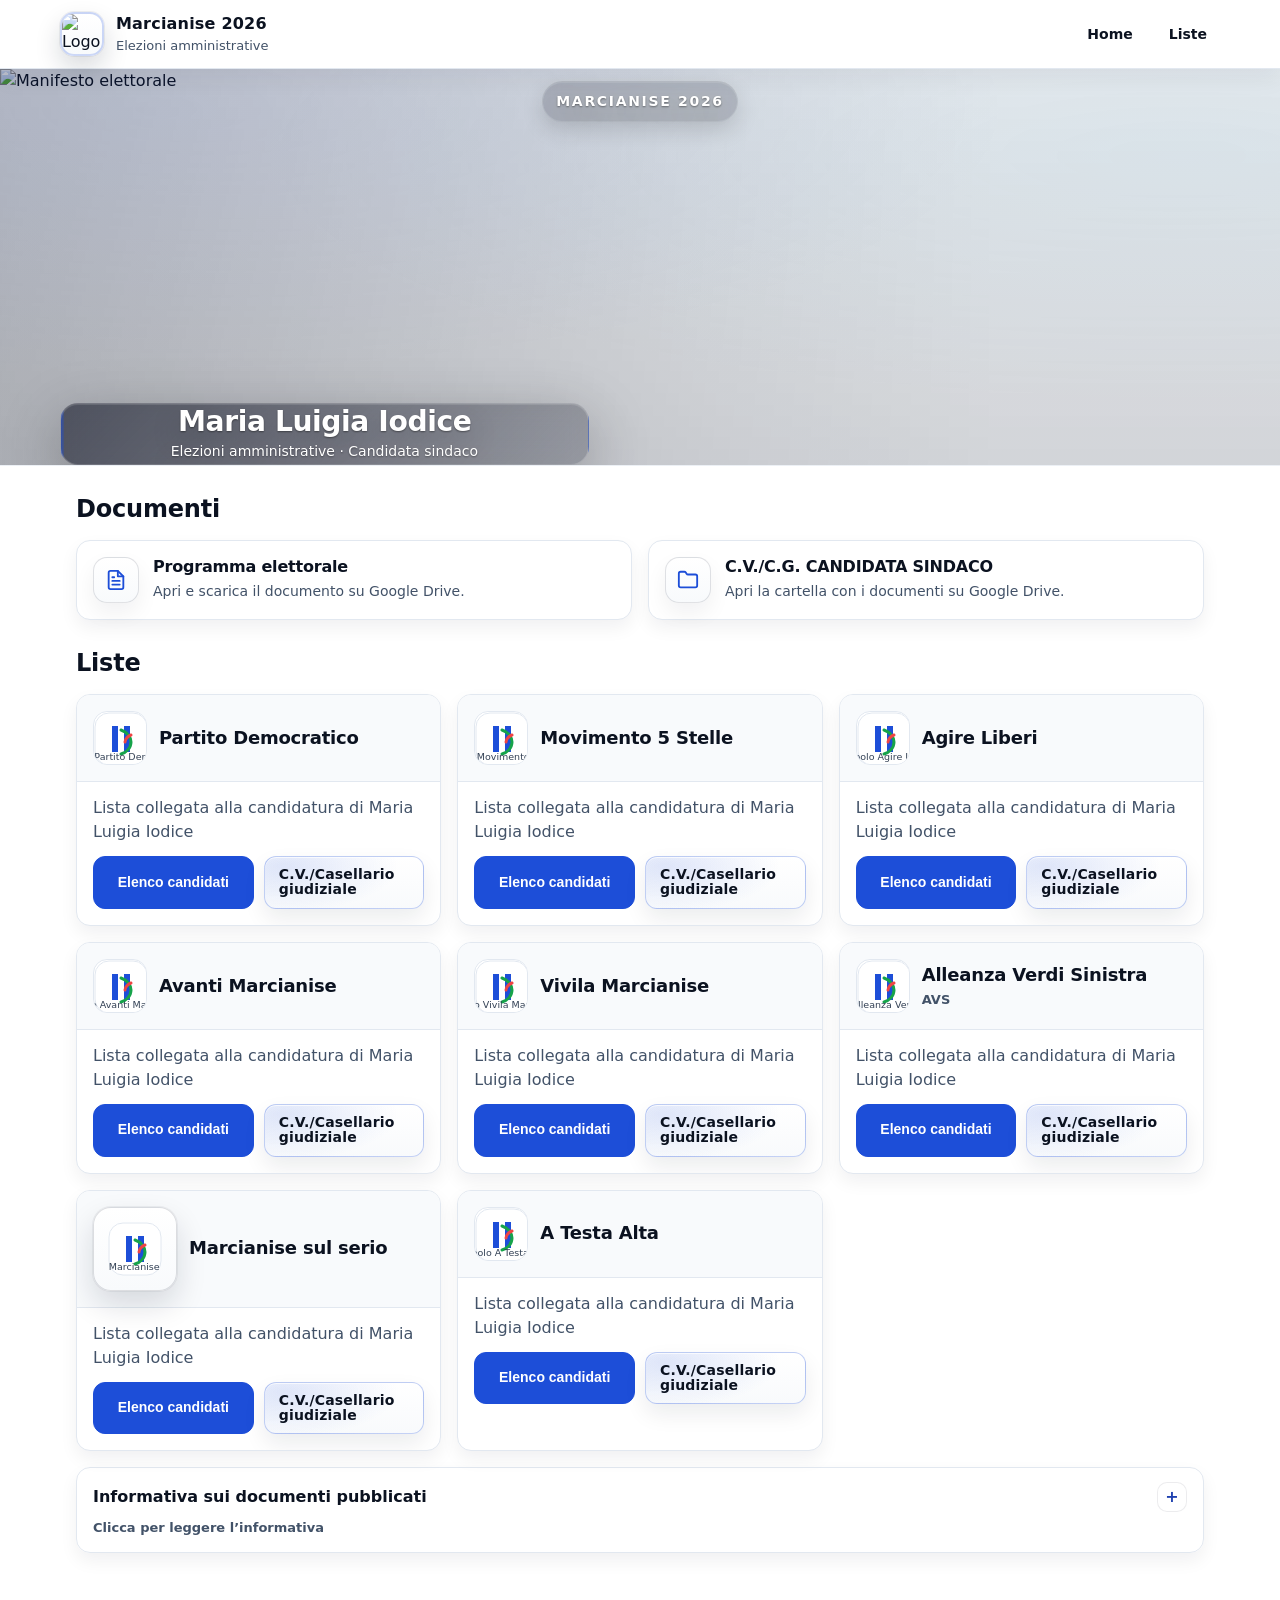
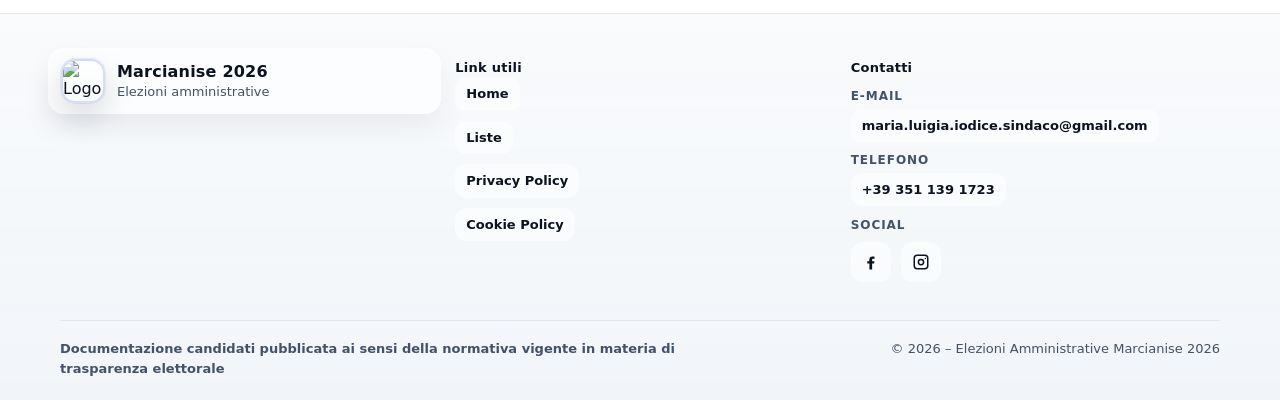
==== index.html @ e45377b0 "Aggiorna link CV liste, footer e privacy policy" ====
<!doctype html>
<html lang="it">
  <head>
    <meta charset="UTF-8" />
    <meta name="viewport" content="width=device-width, initial-scale=1.0" />
    <title>Elezioni Amministrative Marcianise 2026</title>
    <meta name="description" content="Pagina informativa: lista e documentazione candidati." />
    <meta name="referrer" content="no-referrer" />
    <meta
      http-equiv="Content-Security-Policy"
      content="default-src 'self'; img-src 'self' data:; style-src 'self' 'unsafe-inline'; script-src 'self' 'unsafe-inline'; base-uri 'self'; form-action 'none'; frame-ancestors 'none'; upgrade-insecure-requests"
    />
    <script>
      document.documentElement.classList.add("js")
    </script>
    <link rel="stylesheet" href="./style.css" />
    <link rel="preload" as="image" href="./1.webp" fetchpriority="high" media="(max-width: 640px) and (orientation: portrait)" />
    <link rel="preload" as="image" href="./1.1.webp" fetchpriority="high" media="(min-width: 641px)" />
    <script defer src="./nav.js"></script>
    <script defer src="./script.js"></script>
  </head>
  <body>
    <a class="skip-link" href="#contenuto">Vai al contenuto</a>

    <header class="site-header" role="banner">
      <div class="container header-inner">
        <a class="brand" href="#home" aria-label="Torna alla sezione Home">
          <img class="brand-logo" src="./2.webp" alt="Logo Marcianise 2026" width="44" height="44" decoding="async" />
          <div class="brand-text">
            <div class="brand-title" id="brandTitle">Marcianise 2026</div>
            <div class="brand-subtitle">Elezioni amministrative</div>
          </div>
        </a>

        <button class="nav-toggle" id="navToggle" type="button" aria-label="Apri menu" aria-expanded="false" aria-controls="topNav">
          <span class="nav-toggle-icon" aria-hidden="true">
            <span></span>
            <span></span>
            <span></span>
          </span>
        </button>

        <nav class="top-nav" id="topNav" aria-label="Navigazione">
          <ul class="nav-list" id="topNavList"></ul>
        </nav>
      </div>
    </header>

    <main id="contenuto" class="site-main" role="main">
      <section class="hero hero--image" id="home" aria-labelledby="hero-title">
        <div class="hero__media">
          <picture>
            <source media="(max-width: 640px) and (orientation: portrait)" srcset="./1.webp" />
            <source srcset="./1.1.webp" />
            <img class="hero__img" src="./1.1.webp" alt="Manifesto elettorale" decoding="async" fetchpriority="high" />
          </picture>
          <div class="hero__overlay" aria-hidden="true"></div>
        </div>
        <div class="container hero-inner">
          <div class="hero-kicker" id="hero-kicker">Marcianise 2026</div>
          <div class="hero-copy">
            <h1 class="h1" id="hero-title"><span id="candidateName">Maria Luigia Iodice</span></h1>
            <p class="lead">Elezioni amministrative · Candidata sindaco</p>
          </div>
        </div>
      </section>

      <section class="section" id="documenti" aria-labelledby="docs-title">
        <div class="container">
          <div class="section-head">
            <h2 class="h2" id="docs-title">Documenti</h2>
          </div>
          <div class="link-cards" role="list">
            <a
              class="link-card"
              role="listitem"
              href="https://drive.google.com/file/d/1CLjkA7nG2msX-XmsPfqEzsMZS0wLFmMv/view?usp=drive_link"
              target="_blank"
              rel="noopener noreferrer"
              referrerpolicy="no-referrer"
            >
              <span class="link-card__icon" aria-hidden="true">
                <svg xmlns="http://www.w3.org/2000/svg" viewBox="0 0 24 24" fill="none">
                  <path d="M14 2H6a2 2 0 0 0-2 2v16a2 2 0 0 0 2 2h12a2 2 0 0 0 2-2V8z" stroke="currentColor" stroke-width="2" stroke-linecap="round" stroke-linejoin="round" />
                  <path d="M14 2v6h6" stroke="currentColor" stroke-width="2" stroke-linecap="round" stroke-linejoin="round" />
                  <path d="M16 13H8" stroke="currentColor" stroke-width="2" stroke-linecap="round" stroke-linejoin="round" />
                  <path d="M16 17H8" stroke="currentColor" stroke-width="2" stroke-linecap="round" stroke-linejoin="round" />
                  <path d="M10 9H8" stroke="currentColor" stroke-width="2" stroke-linecap="round" stroke-linejoin="round" />
                </svg>
              </span>
              <span class="link-card__content">
                <span class="link-card__title">Programma elettorale</span>
                <span class="link-card__desc">Apri e scarica il documento su Google Drive.</span>
              </span>
            </a>

            <a
              class="link-card"
              role="listitem"
              href="https://drive.google.com/drive/folders/1SDZ8to_VnnMIXya0cA2jhHu7p2X1n3lp?usp=drive_link"
              target="_blank"
              rel="noopener noreferrer"
              referrerpolicy="no-referrer"
            >
              <span class="link-card__icon" aria-hidden="true">
                <svg xmlns="http://www.w3.org/2000/svg" viewBox="0 0 24 24" fill="none">
                  <path d="M20 20a2 2 0 0 0 2-2V8a2 2 0 0 0-2-2h-7.9a2 2 0 0 1-1.7-.9L9.6 3.9A2 2 0 0 0 7.9 3H4a2 2 0 0 0-2 2v13a2 2 0 0 0 2 2z" stroke="currentColor" stroke-width="2" stroke-linecap="round" stroke-linejoin="round" />
                </svg>
              </span>
              <span class="link-card__content">
                <span class="link-card__title">C.V./C.G. CANDIDATA SINDACO</span>
                <span class="link-card__desc">Apri la cartella con i documenti su Google Drive.</span>
              </span>
            </a>
          </div>
        </div>
      </section>

      <section class="section" id="liste" aria-labelledby="lists-title">
        <div class="container">
          <div class="section-head">
            <h2 class="h2" id="lists-title">Liste</h2>
          </div>

          <div id="listsRoot" class="lists-grid" aria-live="polite"></div>

          <details class="disclosure-card" id="informativa-documenti">
            <summary>Informativa sui documenti pubblicati</summary>
            <div class="disclosure-body">
              <p>
                I documenti e le informazioni pubblicati nel presente sito sono stati acquisiti direttamente dagli interessati, che ne hanno autorizzato la pubblicazione, oppure provengono da fonti pubbliche, pubblici registri, atti o documenti legittimamente accessibili.
              </p>

              <p>
                La pubblicazione avviene nel rispetto del Regolamento UE 2016/679 — GDPR — e del D.Lgs. 196/2003, come modificato dal D.Lgs. 101/2018, secondo i principi di liceità, correttezza, trasparenza, minimizzazione e pertinenza dei dati trattati.
              </p>

              <p>
                Eventuali richieste di rettifica, aggiornamento, limitazione, oscuramento o rimozione di dati e documenti possono essere inviate alla e-mail:
                <a href="mailto:maria.luigia.iodice.sindaco@gmail.com">maria.luigia.iodice.sindaco@gmail.com</a>
              </p>
            </div>
          </details>
        </div>
      </section>

      <section class="section legal-section" id="privacy-policy" aria-labelledby="privacy-title">
        <div class="container legal-content">
          <div class="section-head">
            <h2 class="h2" id="privacy-title">Privacy Policy</h2>
            <p class="muted">Informativa sul trattamento dei dati personali ai sensi del Regolamento (UE) 2016/679 (“GDPR”).</p>
          </div>

          <dl class="legal-dl">
            <dt>Titolare del trattamento</dt>
            <dd>
              Il Titolare del trattamento dei dati personali trattati attraverso il presente sito è Maria Luigia Iodice, con recapito in Via Roma 25,
              81025 Marcianise (CE).<br />
              Email di contatto: <a href="mailto:maria.luigia.iodice.sindaco@gmail.com">maria.luigia.iodice.sindaco@gmail.com</a><br />
              Dominio del sito: [INSERIRE DOMINIO DEL SITO]
            </dd>

            <dt>Finalità del trattamento</dt>
            <dd>
              Il presente sito è realizzato con finalità di informazione politica ed elettorale in relazione alla candidatura a sindaco di Maria Luigia
              Iodice per le elezioni amministrative del Comune di Marcianise 2026. Il sito può inoltre pubblicare documentazione relativa ai candidati
              collegati alle liste, inclusi curriculum vitae e certificati del casellario giudiziale, ai sensi della normativa vigente in materia di
              trasparenza elettorale.
            </dd>

            <dt>Base giuridica del trattamento</dt>
            <dd>
              Il trattamento dei dati personali pubblicati sul sito trova la propria base giuridica nell’adempimento di obblighi previsti dalla normativa
              vigente in materia di trasparenza elettorale e, per i dati tecnici di navigazione eventualmente raccolti, nel legittimo interesse al corretto
              funzionamento e alla sicurezza del sito.
            </dd>

            <dt>Categorie di dati trattati</dt>
            <dd>
              <ul class="legal-list">
                <li>Dati di navigazione strettamente tecnici</li>
                <li>Dati identificativi contenuti nei documenti pubblicati</li>
                <li>Dati presenti nei curriculum vitae e nei certificati del casellario giudiziale dei candidati, nei limiti consentiti dalla legge</li>
              </ul>
            </dd>

            <dt>Minimizzazione dei dati</dt>
            <dd>
              I documenti pubblicati online devono essere preventivamente verificati e privati dei dati eccedenti o non pertinenti rispetto alle finalità
              di trasparenza elettorale.
              <div class="notice notice--info" role="note">
                <p class="muted">A titolo esemplificativo, non devono comparire o devono essere oscurati dati quali codice fiscale, indirizzo di residenza, numero di telefono personale, indirizzo email personale, riferimenti a documenti di riconoscimento, firma autografa, stato civile ed eventuale foto.</p>
              </div>
            </dd>

            <dt>Modalità del trattamento</dt>
            <dd>
              Il trattamento è effettuato con strumenti informatici e telematici, secondo principi di liceità, correttezza, trasparenza, pertinenza e
              minimizzazione, adottando misure ragionevoli di sicurezza adeguate alla natura dei dati trattati.
            </dd>

            <dt>Comunicazione e diffusione dei dati</dt>
            <dd>
              I dati pubblicati sul sito possono essere resi accessibili al pubblico esclusivamente nei limiti previsti dalla normativa in materia di
              trasparenza elettorale. I documenti pubblicati possono inoltre essere trasmessi al Comune di Marcianise nei termini e con le modalità
              previste dagli avvisi ufficiali.
            </dd>

            <dt>Periodo di conservazione</dt>
            <dd>
              I dati personali sono conservati online per il tempo strettamente necessario al perseguimento delle finalità informative ed agli adempimenti
              previsti dalla normativa elettorale applicabile, salvo eventuali ulteriori obblighi di legge o esigenze di tutela giuridica.
            </dd>

            <dt>Diritti degli interessati</dt>
            <dd>
              Gli interessati possono esercitare, nei casi previsti dagli articoli 15 e seguenti del GDPR, il diritto di accesso, rettifica, cancellazione,
              limitazione del trattamento, opposizione e gli altri diritti riconosciuti dalla normativa applicabile. Le richieste possono essere inviate al
              Titolare del trattamento ai recapiti sopra indicati.
            </dd>

            <dt>Diritto di reclamo</dt>
            <dd>Resta fermo il diritto di proporre reclamo al Garante per la protezione dei dati personali secondo le modalità previste dalla normativa vigente.</dd>

            <dt>Aggiornamenti</dt>
            <dd>
              La presente informativa può essere aggiornata in qualsiasi momento, anche in relazione a modifiche normative, tecniche o organizzative del
              sito. Data ultimo aggiornamento: [INSERIRE DATA]
            </dd>
          </dl>
        </div>
      </section>

      <section class="section legal-section" id="cookie-policy" aria-labelledby="cookie-title">
        <div class="container legal-content">
          <div class="section-head">
            <h2 class="h2" id="cookie-title">Cookie Policy</h2>
            <p class="muted">Informazioni sull’uso di cookie e tecnologie simili.</p>
          </div>

          <div class="notice notice--info" role="note">
            <p class="muted">
              Questo sito non utilizza cookie di profilazione né strumenti di tracciamento di terze parti. Se presenti, vengono utilizzati esclusivamente
              cookie tecnici strettamente necessari al corretto funzionamento del sito.
            </p>
          </div>

          <dl class="legal-dl">
            <dt>Cosa sono i cookie</dt>
            <dd>Piccoli file di testo che i siti web possono salvare sul dispositivo dell’utente per migliorare funzionalità e sicurezza.</dd>

            <dt>Cookie utilizzati</dt>
            <dd>
              <ul class="legal-list">
                <li>Cookie tecnici: necessari per la navigazione e per alcune funzionalità di base (se presenti)</li>
                <li>Cookie di profilazione: non utilizzati</li>
                <li>Cookie di terze parti: non utilizzati</li>
              </ul>
            </dd>

            <dt>Banner consenso</dt>
            <dd>
              Non è previsto un banner di consenso, poiché non sono impiegati cookie non tecnici. Qualora in futuro venissero introdotti strumenti di
              terze parti che richiedono consenso, il sito dovrà essere aggiornato con una gestione del consenso conforme.
            </dd>

            <dt>Gestione cookie dal browser</dt>
            <dd>È possibile gestire o disabilitare i cookie dalle impostazioni del proprio browser; la disabilitazione potrebbe influire su funzionalità tecniche.</dd>
          </dl>
        </div>
      </section>
    </main>

    <footer class="site-footer" role="contentinfo">
      <div class="container footer-inner">
        <div class="footer-top">
          <section class="footer-brand" aria-label="Progetto">
            <a class="footer-brand-link" href="#home">
              <img class="footer-logo" src="./2.webp" alt="Logo Marcianise 2026" width="44" height="44" decoding="async" />
              <span class="footer-brand-text">
                <span class="footer-brand-title">Marcianise 2026</span>
                <span class="footer-brand-subtitle">Elezioni amministrative</span>
              </span>
            </a>
          </section>

          <nav class="footer-block footer-nav" aria-label="Link utili">
            <h2 class="footer-title">Link utili</h2>
            <ul class="footer-links">
              <li><a href="#home">Home</a></li>
              <li><a href="#liste">Liste</a></li>
              <li><a href="#privacy-policy">Privacy Policy</a></li>
              <li><a href="#cookie-policy">Cookie Policy</a></li>
            </ul>
          </nav>

          <section class="footer-block" aria-label="Contatti">
            <h2 class="footer-title">Contatti</h2>
            <ul class="footer-contact-list">
              <li>
                <span class="footer-label">E-mail</span>
                <a href="mailto:maria.luigia.iodice.sindaco@gmail.com">maria.luigia.iodice.sindaco@gmail.com</a>
              </li>
              <li>
                <span class="footer-label">Telefono</span>
                <a href="tel:+393511391723">+39 351 139 1723</a>
              </li>
            </ul>

            <div class="footer-social-block" aria-label="Social">
              <span class="footer-label">Social</span>
              <div class="footer-social" role="list">
                <a
                  class="social-link"
                  href="https://www.facebook.com/marialuigiaiodiceconsigliereregionale"
                  target="_blank"
                  rel="noopener noreferrer"
                  aria-label="Facebook"
                  role="listitem"
                >
                  <svg xmlns="http://www.w3.org/2000/svg" viewBox="0 0 24 24" fill="currentColor" aria-hidden="true">
                    <path d="M13.5 22v-8h2.7l.4-3h-3.1V9.1c0-.9.2-1.5 1.6-1.5h1.6V4.9c-.8-.1-1.7-.2-2.6-.2-2.6 0-4.4 1.6-4.4 4.5V11H7v3h2.9v8h3.6z" />
                  </svg>
                </a>
                <a
                  class="social-link"
                  href="https://www.instagram.com/marialuigiaiodice/"
                  target="_blank"
                  rel="noopener noreferrer"
                  aria-label="Instagram"
                  role="listitem"
                >
                  <svg xmlns="http://www.w3.org/2000/svg" viewBox="0 0 24 24" fill="currentColor" aria-hidden="true">
                    <path d="M7 2h10a5 5 0 0 1 5 5v10a5 5 0 0 1-5 5H7a5 5 0 0 1-5-5V7a5 5 0 0 1 5-5zm10 2H7a3 3 0 0 0-3 3v10a3 3 0 0 0 3 3h10a3 3 0 0 0 3-3V7a3 3 0 0 0-3-3zm-5 3.5A4.5 4.5 0 1 1 7.5 12 4.5 4.5 0 0 1 12 7.5zm0 2A2.5 2.5 0 1 0 14.5 12 2.5 2.5 0 0 0 12 9.5zM17.75 6.25a1 1 0 1 1-1 1 1 1 0 0 1 1-1z" />
                  </svg>
                </a>
              </div>
            </div>
          </section>
        </div>

        <div class="footer-bottom" aria-label="Note">
          <p class="footer-text">Documentazione candidati pubblicata ai sensi della normativa vigente in materia di trasparenza elettorale</p>
          <p class="footer-mini" id="footerYear"></p>
        </div>
      </div>
    </footer>

  </body>
</html>
---- style.css ----
:root {
  --bg: #ffffff;
  --surface: #f8fafc;
  --surface-2: #f1f5f9;
  --text: #0b1220;
  --muted: #425268;
  --border: #e2e8f0;
  --primary: #1d4ed8;
  --primary-700: #1e40af;
  --ring: rgba(29, 78, 216, 0.34);
  --radius: 14px;
  --radius-sm: 12px;
  --space-1: 4px;
  --space-2: 8px;
  --space-3: 12px;
  --space-4: 16px;
  --space-5: 20px;
  --space-6: 24px;
  --shadow-sm: 0 8px 18px rgba(15, 23, 42, 0.06);
  --shadow-md: 0 14px 34px rgba(15, 23, 42, 0.08);
  --logo-size: 44px;
  --container-max: 1160px;
}

* {
  box-sizing: border-box;
}

html,
body {
  height: 100%;
}

html {
  -webkit-text-size-adjust: 100%;
}

body {
  margin: 0;
  color: var(--text);
  background: var(--bg);
  font-family:
    ui-sans-serif,
    system-ui,
    -apple-system,
    Segoe UI,
    Roboto,
    Helvetica,
    Arial,
    "Apple Color Emoji",
    "Segoe UI Emoji";
  line-height: 1.5;
  font-size: 16px;
  -webkit-font-smoothing: antialiased;
  text-rendering: optimizeLegibility;
}

.lead-strong {
  font-weight: 800;
}

a {
  color: var(--primary);
  text-decoration: none;
  text-underline-offset: 2px;
}

a:hover {
  text-decoration: underline;
}

.container {
  width: 100%;
  max-width: var(--container-max);
  padding-left: max(16px, env(safe-area-inset-left));
  padding-right: max(16px, env(safe-area-inset-right));
  margin: 0 auto;
}

img {
  max-width: 100%;
  height: auto;
}

.skip-link {
  position: absolute;
  top: 12px;
  left: 12px;
  padding: 10px 12px;
  background: var(--text);
  color: white;
  border-radius: 10px;
  transform: translateY(-140%);
  transition: transform 160ms ease;
  z-index: 999;
}

.skip-link:focus {
  transform: translateY(0);
}

.site-header {
  position: sticky;
  top: 0;
  z-index: 50;
  background: rgba(255, 255, 255, 0.96);
  border-bottom: 1px solid var(--border);
  box-shadow: 0 10px 22px rgba(15, 23, 42, 0.05);
}

@supports ((-webkit-backdrop-filter: blur(10px)) or (backdrop-filter: blur(10px))) {
  .site-header {
    -webkit-backdrop-filter: blur(10px);
    backdrop-filter: blur(10px);
  }
}

.header-inner {
  display: flex;
  align-items: center;
  justify-content: space-between;
  gap: 16px;
  padding: 12px 0;
  position: relative;
}

.brand {
  display: flex;
  align-items: center;
  gap: 12px;
  min-width: 0;
  color: inherit;
  padding: 6px 10px;
  margin: -6px -10px;
  border-radius: 14px;
}

.brand:hover {
  text-decoration: none;
  background: rgba(248, 250, 252, 0.9);
}

.brand:focus-visible {
  outline: 0;
  box-shadow: 0 0 0 4px var(--ring);
  border-radius: 12px;
}

.brand-mark {
  width: 38px;
  height: 38px;
  border-radius: 12px;
  background: linear-gradient(135deg, #0f172a, #334155);
  box-shadow: 0 10px 20px rgba(15, 23, 42, 0.12);
}

.brand-logo {
  width: var(--logo-size);
  height: var(--logo-size);
  border-radius: 14px;
  border: 2px solid rgba(29, 78, 216, 0.22);
  background: linear-gradient(180deg, #ffffff, var(--surface));
  object-fit: cover;
  box-shadow:
    0 12px 26px rgba(15, 23, 42, 0.16),
    0 0 0 1px rgba(15, 23, 42, 0.06);
}

.nav-toggle {
  display: none;
  align-items: center;
  justify-content: center;
  min-height: 44px;
  min-width: 44px;
  padding: 0 10px;
  border-radius: 12px;
  border: 1px solid rgba(15, 23, 42, 0.14);
  background: rgba(255, 255, 255, 0.85);
  color: var(--text);
  cursor: pointer;
  -webkit-tap-highlight-color: transparent;
}

.nav-toggle:hover {
  background: var(--surface);
}

.nav-toggle:focus-visible {
  outline: 0;
  box-shadow: 0 0 0 4px var(--ring);
  border-color: var(--primary);
}

.nav-toggle-icon {
  width: 18px;
  height: 14px;
  display: grid;
  gap: 3px;
}

.nav-toggle-icon span {
  display: block;
  height: 2px;
  border-radius: 999px;
  background: currentColor;
  opacity: 0.9;
}

.top-nav {
  min-width: 0;
}

.nav-list {
  list-style: none;
  padding: 0;
  margin: 0;
  display: flex;
  flex-wrap: wrap;
  gap: 10px;
  justify-content: flex-end;
}

.nav-list a {
  display: inline-flex;
  align-items: center;
  min-height: 44px;
  padding: 10px 12px;
  border-radius: 12px;
  color: var(--text);
  font-weight: 700;
  font-size: 14px;
  border: 1px solid transparent;
  -webkit-tap-highlight-color: transparent;
}

.nav-list a:hover {
  text-decoration: none;
  background: var(--surface);
  border-color: rgba(15, 23, 42, 0.08);
}

.nav-list a:focus-visible {
  outline: 0;
  box-shadow: 0 0 0 4px var(--ring);
  border-color: var(--primary);
}

:where(section[id], article[id]) {
  scroll-margin-top: clamp(72px, 10vh, 92px);
}

.brand-title {
  font-weight: 700;
  letter-spacing: 0.2px;
}

.brand-subtitle {
  color: var(--muted);
  font-size: 13px;
}


.site-main {
  padding-bottom: 32px;
}

.hero {
  background: linear-gradient(180deg, var(--surface), var(--bg));
  border-bottom: 1px solid var(--border);
}

.hero.hero--image {
  --hero-img-pos: 70% 52%;
  --hero-img-fit: cover;
  --hero-overlay-opacity: 0.62;
  position: relative;
  overflow: hidden;
  isolation: isolate;
  background: linear-gradient(180deg, var(--surface), var(--bg));
  border-bottom-color: rgba(226, 232, 240, 0.5);
}

.hero__media {
  position: absolute;
  inset: 0;
  z-index: 0;
  overflow: hidden;
  background: #f3f5f7;
}

.hero__img {
  position: absolute;
  inset: 0;
  inline-size: 100%;
  block-size: 100%;
  object-fit: var(--hero-img-fit);
  object-position: var(--hero-img-pos);
  max-inline-size: none;
}

.hero__overlay {
  position: absolute;
  inset: 0;
  z-index: 1;
  pointer-events: none;
  opacity: var(--hero-overlay-opacity);
  background-image:
    radial-gradient(120% 120% at 12% 10%, rgba(29, 78, 216, 0.12) 0%, rgba(2, 6, 23, 0) 56%),
    radial-gradient(140% 120% at 92% 22%, rgba(14, 165, 233, 0.08) 0%, rgba(2, 6, 23, 0) 52%),
    linear-gradient(90deg, rgba(2, 6, 23, 0.34) 0%, rgba(2, 6, 23, 0.18) 34%, rgba(2, 6, 23, 0.07) 56%, rgba(2, 6, 23, 0) 78%),
    linear-gradient(180deg, rgba(2, 6, 23, 0.08) 0%, rgba(2, 6, 23, 0.22) 100%);
}

.hero.hero--image .hero-kicker,
.hero.hero--image .h1,
.hero.hero--image .lead,
.hero.hero--image .lead-strong {
  color: #ffffff;
  text-shadow:
    0 1px 2px rgba(0, 0, 0, 0.42),
    0 10px 28px rgba(0, 0, 0, 0.26);
}

.hero.hero--image .lead {
  opacity: 0.94;
}

.hero.hero--image .h1 {
  letter-spacing: -0.8px;
  font-weight: 780;
  font-size: clamp(24px, 3vw, 36px);
  line-height: 1.08;
  margin: 0 0 3px;
  opacity: 0.96;
}

.hero.hero--image .lead {
  max-width: 56ch;
  font-size: clamp(16px, 1.35vw, 18px);
  line-height: 1.22;
}

.hero.hero--image .hero-kicker {
  display: inline-flex;
  align-items: center;
  justify-content: center;
  padding: 9px 13px;
  margin-top: -6px;
  border-radius: 999px;
  background: rgba(2, 6, 23, 0.18);
  border: 1px solid rgba(255, 255, 255, 0.14);
  box-shadow:
    0 8px 22px rgba(0, 0, 0, 0.14),
    inset 0 1px 0 rgba(255, 255, 255, 0.12);
  -webkit-backdrop-filter: blur(8px) saturate(1.08);
  backdrop-filter: blur(8px) saturate(1.08);
  font-weight: 740;
  letter-spacing: 0.12em;
  text-transform: uppercase;
  font-size: clamp(12px, 1.15vw, 14px);
  align-self: center;
  opacity: 0.9;
}

.js .hero.hero--image .hero-kicker,
.js .hero.hero--image .h1,
.js .hero.hero--image .lead {
  opacity: 0;
  filter: blur(8px);
}

.js .hero.hero--image .h1 {
  transition:
    opacity 760ms cubic-bezier(0.22, 1, 0.36, 1),
    filter 980ms cubic-bezier(0.22, 1, 0.36, 1);
  transition-delay: 60ms;
}

.js .hero.hero--image .lead {
  transition:
    opacity 760ms cubic-bezier(0.22, 1, 0.36, 1),
    filter 980ms cubic-bezier(0.22, 1, 0.36, 1);
  transition-delay: 120ms;
}

.js .hero.hero--image .hero-kicker {
  transition:
    opacity 760ms cubic-bezier(0.22, 1, 0.36, 1),
    filter 980ms cubic-bezier(0.22, 1, 0.36, 1);
  transition-delay: 0ms;
}

.js.is-ready .hero.hero--image .hero-kicker,
.js.is-ready .hero.hero--image .h1,
.js.is-ready .hero.hero--image .lead {
  opacity: 1;
  filter: blur(0);
}

@media (min-width: 1024px) {
  .hero.hero--image {
    --hero-img-pos: center;
    --hero-img-fit: contain;
  }

  .hero.hero--image .hero-inner {
    min-height: clamp(220px, 34vh, 420px);
    justify-content: flex-end;
    align-items: center;
    padding-top: 18px;
    padding-bottom: 18px;
  }

  .hero.hero--image .hero-copy {
    padding: 10px 14px;
    position: static;
    left: auto;
    bottom: auto;
    margin: 0 auto;
    text-align: center;
  }

  .hero.hero--image .h1 {
    font-size: clamp(22px, 2.2vw, 30px);
    line-height: 1.02;
    margin: 0;
    letter-spacing: -0.4px;
  }

  .hero.hero--image .lead {
    font-size: 14px;
    margin-top: 6px;
  }
}

@media (max-width: 1024px) and (min-width: 641px) and (orientation: portrait) {
  .hero.hero--image {
    --hero-img-pos: 70% 44%;
    --hero-img-fit: cover;
    --hero-overlay-opacity: 0.6;
  }
}

@media (max-width: 1024px) and (min-width: 641px) and (orientation: landscape) {
  .hero.hero--image {
    --hero-img-pos: 68% 46%;
    --hero-img-fit: cover;
    --hero-overlay-opacity: 0.58;
  }
}

@media (max-height: 460px) and (orientation: landscape) {
  .hero.hero--image {
    --hero-img-pos: 66% 50%;
    --hero-img-fit: cover;
    --hero-overlay-opacity: 0.56;
  }

  .hero.hero--image .hero-inner {
    min-height: clamp(180px, 70vh, 300px);
    padding-top: 10px;
    padding-bottom: 10px;
  }
}

.hero-inner {
  display: grid;
  grid-template-columns: 1fr;
  gap: 20px;
  padding: 32px 0;
}

.hero.hero--image .hero-inner {
  min-height: clamp(280px, 44vh, 560px);
  padding-top: clamp(6px, 2.2vh, 18px);
  padding-bottom: clamp(6px, 2.8vh, 20px);
  display: flex;
  flex-direction: column;
  justify-content: space-between;
  gap: 16px;
  position: relative;
  z-index: 2;
  align-items: stretch;
}

.hero-copy {
  padding: 10px 0;
}

.hero.hero--image .hero-copy {
  width: min(52ch, 100%);
  padding: 4px 14px;
  border-radius: 18px;
  background-image:
    linear-gradient(90deg, rgba(29, 78, 216, 0.62) 0, rgba(29, 78, 216, 0.2) 3px, rgba(2, 6, 23, 0) 3px),
    linear-gradient(135deg, rgba(2, 6, 23, 0.56) 0%, rgba(2, 6, 23, 0.24) 100%);
  border: 1px solid rgba(255, 255, 255, 0.18);
  box-shadow:
    0 18px 60px rgba(0, 0, 0, 0.28),
    inset 0 1px 0 rgba(255, 255, 255, 0.12);
  -webkit-backdrop-filter: blur(10px) saturate(1.1);
  backdrop-filter: blur(10px) saturate(1.1);
  position: absolute;
  left: 0;
  bottom: 0;
}

@media (max-width: 640px) {
  .hero.hero--image {
    --hero-img-pos: 72% 40%;
    --hero-img-fit: cover;
    --hero-overlay-opacity: 0.56;
  }

  .hero.hero--image .hero-inner {
    min-height: clamp(200px, 38vh, 380px);
    padding-top: clamp(6px, 2.4vh, 16px);
    padding-bottom: clamp(6px, 2.4vh, 16px);
    align-items: center;
  }

  .hero.hero--image .hero-kicker {
    align-self: center;
    margin-top: -10px;
  }

  .hero.hero--image .hero-copy {
    position: static;
    width: 100%;
    max-width: 52ch;
    text-align: center;
    margin: 0 auto;
    padding: 4px 12px;
    background-image:
      linear-gradient(90deg, rgba(29, 78, 216, 0.34) 0, rgba(29, 78, 216, 0.12) 3px, rgba(2, 6, 23, 0) 3px),
      linear-gradient(135deg, rgba(2, 6, 23, 0.44) 0%, rgba(2, 6, 23, 0.18) 100%);
    box-shadow:
      0 14px 44px rgba(0, 0, 0, 0.22),
      inset 0 1px 0 rgba(255, 255, 255, 0.12);
  }

  .hero.hero--image .h1 {
    margin-bottom: 2px;
  }
}

@media (max-width: 640px) and (orientation: portrait) {
  .hero.hero--image {
    --hero-img-pos: center;
  }

  .hero.hero--image .hero-inner {
    min-height: clamp(220px, 46vh, 420px);
    padding-top: max(6px, env(safe-area-inset-top));
    padding-bottom: 0;
  }

  .hero.hero--image .hero-copy {
    margin-top: auto;
    margin-bottom: 0;
    transform: translateY(6px);
  }

  .hero.hero--image .hero-kicker {
    margin-top: 0;
    padding: 6px 9px;
    letter-spacing: 0.1em;
    font-size: clamp(9px, 2.6vw, 10px);
  }

  .hero.hero--image .h1 {
    font-size: clamp(15px, 4.6vw, 19px);
    line-height: 0.98;
    font-weight: 720;
    letter-spacing: -0.2px;
    margin: 0;
  }

  .hero.hero--image .lead {
    font-size: 11px;
    margin-top: 2px;
  }
}

@media (max-width: 480px) {
  .hero.hero--image {
    --hero-img-pos: center;
    --hero-img-fit: contain;
    --hero-overlay-opacity: 0.52;
  }

  .hero.hero--image .hero-inner {
    min-height: clamp(220px, 48vh, 420px);
  }

  .hero.hero--image .hero-copy {
    padding: 4px 12px;
    background-image:
      linear-gradient(90deg, rgba(29, 78, 216, 0.32) 0, rgba(29, 78, 216, 0.1) 3px, rgba(2, 6, 23, 0) 3px),
      linear-gradient(135deg, rgba(2, 6, 23, 0.38) 0%, rgba(2, 6, 23, 0.14) 100%);
    box-shadow:
      0 12px 40px rgba(0, 0, 0, 0.2),
      inset 0 1px 0 rgba(255, 255, 255, 0.12);
    -webkit-backdrop-filter: blur(9px) saturate(1.08);
    backdrop-filter: blur(9px) saturate(1.08);
  }

  .hero.hero--image .lead {
    line-height: 1.18;
  }

  .btn.btn-doc {
    font-size: 13px;
    padding: 10px 10px;
  }
}

@media (max-width: 480px) and (orientation: portrait) {
  .hero.hero--image {
    --hero-img-pos: center;
    --hero-img-fit: contain;
    --hero-overlay-opacity: 0.5;
  }

  .hero.hero--image .hero-inner {
    min-height: clamp(240px, 50vh, 440px);
    padding-bottom: 0;
  }

  .hero.hero--image .hero-copy {
    margin-bottom: 0;
    transform: translateY(6px);
  }

  .hero.hero--image .h1 {
    font-size: clamp(14px, 5vw, 18px);
  }

  .hero.hero--image .lead {
    font-size: 11px;
  }
}

.eyebrow {
  margin: 0 0 10px;
  color: var(--muted);
  font-weight: 600;
  letter-spacing: 0.3px;
  text-transform: uppercase;
  font-size: 13px;
}

.h1 {
  margin: 0 0 12px;
  font-size: clamp(28px, 4.2vw, 38px);
  line-height: 1.15;
  letter-spacing: -0.4px;
  text-wrap: balance;
}

.h2 {
  margin: 0;
  font-size: clamp(20px, 2.6vw, 24px);
  line-height: 1.25;
  letter-spacing: -0.2px;
  text-wrap: balance;
}

.h3 {
  margin: 0;
  font-size: 18px;
  line-height: 1.25;
  letter-spacing: -0.2px;
  text-wrap: balance;
}

.lead {
  margin: 0;
  color: var(--muted);
  max-width: 62ch;
}


.section {
  padding: 28px 0 0;
}

.section-head {
  display: grid;
  gap: 8px;
  margin-bottom: 16px;
}

.muted {
  margin: 0;
  color: var(--muted);
}

.legal-content {
  max-width: 78ch;
}

.js .legal-section {
  display: none;
}

.js .legal-section.is-open {
  display: block;
}

.legal-dl {
  margin: 0;
  padding: 0;
  display: grid;
  gap: 14px;
}

.legal-dl dt {
  font-weight: 800;
  color: var(--text);
}

.legal-dl dd {
  margin: 0;
  color: var(--text);
}

.legal-list {
  margin: 8px 0 0;
  padding: 0 0 0 18px;
  display: grid;
  gap: 6px;
  color: var(--text);
}

.notice {
  border: 1px solid var(--border);
  border-radius: 14px;
  background: var(--surface);
  padding: 12px 12px;
  margin: 0 0 16px;
}

.notice--info {
  background: rgba(29, 78, 216, 0.04);
  border-color: rgba(29, 78, 216, 0.18);
}

.lists-grid {
  display: grid;
  grid-template-columns: repeat(auto-fit, minmax(280px, 1fr));
  gap: 16px;
}

.link-cards {
  display: grid;
  grid-template-columns: repeat(2, minmax(0, 1fr));
  gap: 16px;
}

@media (max-width: 640px) {
  .link-cards {
    grid-template-columns: minmax(0, 1fr);
  }
}

.link-card {
  display: flex;
  gap: 14px;
  align-items: flex-start;
  padding: 16px;
  border-radius: var(--radius);
  border: 1px solid var(--border);
  background: white;
  box-shadow: var(--shadow-sm);
  color: inherit;
  text-decoration: none;
  transition:
    transform 120ms ease,
    background 160ms ease,
    border-color 160ms ease,
    box-shadow 160ms ease;
  -webkit-tap-highlight-color: transparent;
}

.link-card:hover {
  text-decoration: none;
  transform: translateY(-1px);
  border-color: rgba(29, 78, 216, 0.24);
  background: linear-gradient(180deg, #ffffff, rgba(29, 78, 216, 0.03));
  box-shadow: var(--shadow-md);
}

.link-card:active {
  transform: translateY(0);
  box-shadow: var(--shadow-sm);
}

.link-card:focus-visible {
  outline: 0;
  border-color: var(--primary);
  box-shadow:
    0 0 0 4px var(--ring),
    var(--shadow-md);
}

.link-card__icon {
  width: 46px;
  height: 46px;
  border-radius: 14px;
  display: grid;
  place-items: center;
  flex: 0 0 auto;
  border: 1px solid rgba(15, 23, 42, 0.12);
  background: linear-gradient(180deg, #ffffff, var(--surface));
  box-shadow: 0 10px 22px rgba(15, 23, 42, 0.06);
  color: var(--primary);
}

.link-card__icon svg {
  width: 22px;
  height: 22px;
}

.link-card__content {
  display: grid;
  gap: 4px;
  min-width: 0;
}

.link-card__title {
  font-weight: 800;
  line-height: 1.25;
  letter-spacing: -0.2px;
  text-wrap: balance;
}

.link-card__desc {
  color: var(--muted);
  font-size: 14px;
  line-height: 1.45;
}

.list-panel {
  display: none;
  gap: 10px;
  margin-top: 8px;
}

.list-panel.is-open {
  display: grid;
}

.summary-card {
  border-radius: var(--radius);
  border: 1px solid var(--border);
  background: white;
  box-shadow: var(--shadow-sm);
  overflow: hidden;
  display: flex;
  flex-direction: column;
}

.summary-head {
  display: flex;
  gap: 12px;
  align-items: center;
  padding: 16px;
  background: var(--surface);
  border-bottom: 1px solid var(--border);
}

.list-symbol {
  width: 54px;
  height: 54px;
  border-radius: 14px;
  background: white;
  border: 1px solid var(--border);
  display: grid;
  place-items: center;
  overflow: hidden;
}

.list-symbol.logo--featured {
  width: 84px;
  height: 84px;
  padding: 10px;
  border-radius: 18px;
  border: 1px solid rgba(15, 23, 42, 0.14);
  background: linear-gradient(180deg, #ffffff, var(--surface));
  box-shadow:
    0 14px 30px rgba(15, 23, 42, 0.14),
    0 0 0 1px rgba(15, 23, 42, 0.05);
}

.list-symbol-img {
  width: 100%;
  height: 100%;
  object-fit: contain;
  display: block;
}

.list-symbol.logo--featured .list-symbol-img {
  filter: contrast(1.08) saturate(1.04);
}

@media (max-width: 640px) {
  .list-symbol.logo--featured {
    width: 72px;
    height: 72px;
    padding: 9px;
  }
}

.list-title {
  display: grid;
  gap: 6px;
  min-width: 0;
  overflow-wrap: anywhere;
}



.political-label {
  color: var(--muted);
  font-weight: 700;
  font-size: 13px;
  line-height: 1.2;
}

.list-name {
  font-weight: 800;
  font-size: 16px;
  line-height: 1.25;
}

.slug-badge {
  display: inline-flex;
  align-items: center;
  padding: 3px 8px;
  border-radius: 999px;
  background: rgba(15, 23, 42, 0.06);
  border: 1px solid rgba(15, 23, 42, 0.08);
  color: rgba(15, 23, 42, 0.82);
  font-weight: 700;
  font-size: 12px;
  letter-spacing: 0.2px;
}

.summary-body {
  padding: 14px 16px 16px;
  display: grid;
  gap: 12px;
}

.summary-meta {
  display: grid;
  gap: 6px;
  font-size: 14px;
}

.summary-meta a {
  font-weight: 700;
}

.card-actions {
  display: grid;
  gap: 10px;
}

.primary-actions {
  display: grid;
  grid-template-columns: repeat(2, minmax(0, 1fr));
  gap: 10px;
}

.primary-actions .btn {
  width: 100%;
}

.btn-row {
  display: flex;
  flex-wrap: wrap;
  gap: 8px;
}

.btn {
  display: inline-flex;
  align-items: center;
  justify-content: center;
  min-height: 44px;
  padding: 10px 14px;
  border-radius: 12px;
  border: 1px solid var(--border);
  background: white;
  color: var(--text);
  font-weight: 700;
  font-size: 14px;
  line-height: 1.1;
  cursor: pointer;
  transition:
    transform 80ms ease,
    background 160ms ease,
    border-color 160ms ease,
    box-shadow 160ms ease;
  -webkit-tap-highlight-color: transparent;
  touch-action: manipulation;
}

.btn:hover {
  background: var(--surface);
  text-decoration: none;
}

.btn:active {
  transform: translateY(1px);
}

.btn:focus-visible {
  outline: 0;
  box-shadow: 0 0 0 4px var(--ring);
  border-color: var(--primary);
}

.btn-primary {
  background: var(--primary);
  border-color: var(--primary);
  color: white;
}

.btn-primary:hover {
  background: var(--primary-700);
  border-color: var(--primary-700);
}

.btn-ghost {
  background: transparent;
}

.btn-outline {
  border-color: rgba(29, 78, 216, 0.3);
}

.btn-outline:hover {
  border-color: rgba(29, 78, 216, 0.5);
}

.btn-doc {
  background:
    radial-gradient(120% 150% at 12% 18%, rgba(29, 78, 216, 0.14) 0%, rgba(255, 255, 255, 0) 60%),
    linear-gradient(180deg, rgba(255, 255, 255, 0.96) 0%, rgba(248, 250, 252, 0.96) 100%);
  border-color: rgba(29, 78, 216, 0.26);
  box-shadow:
    0 10px 22px rgba(15, 23, 42, 0.08),
    inset 0 1px 0 rgba(255, 255, 255, 0.7);
  font-weight: 800;
  letter-spacing: 0.2px;
}

.btn-doc:hover {
  background:
    radial-gradient(120% 150% at 12% 18%, rgba(29, 78, 216, 0.18) 0%, rgba(255, 255, 255, 0) 62%),
    linear-gradient(180deg, rgba(255, 255, 255, 0.98) 0%, rgba(241, 245, 249, 0.98) 100%);
  border-color: rgba(29, 78, 216, 0.42);
  box-shadow:
    0 12px 26px rgba(15, 23, 42, 0.1),
    inset 0 1px 0 rgba(255, 255, 255, 0.72);
}

.btn-disabled,
.btn[aria-disabled="true"] {
  opacity: 0.55;
  cursor: not-allowed;
  pointer-events: none;
}

.btn-disabled:hover,
.btn[aria-disabled="true"]:hover {
  background: white;
  text-decoration: none;
}

.list-panel {
  padding-top: 6px;
}

.candidate-grid {
  list-style: decimal;
  padding: 0 0 0 20px;
  margin: 0;
  display: grid;
  gap: 10px;
}

.candidate-item {
  border: 1px solid var(--border);
  border-radius: 12px;
  padding: 12px;
  background: var(--bg);
  overflow-wrap: anywhere;
}

.candidate-item a {
  display: block;
  color: var(--text);
  font-weight: 700;
  text-decoration: none;
  border-radius: 10px;
}

.candidate-item a:hover {
  color: var(--primary-700);
  text-decoration: underline;
}

.candidate-item a:focus-visible {
  outline: 0;
  box-shadow: 0 0 0 4px var(--ring);
}

.candidate-name {
  font-weight: 800;
  margin: 0 0 10px;
}


.site-footer {
  border-top: 1px solid rgba(226, 232, 240, 0.9);
  background: linear-gradient(180deg, rgba(248, 250, 252, 0.92), rgba(241, 245, 249, 0.96));
  margin-top: 28px;
}

.footer-inner {
  padding: 44px 0 22px;
  display: grid;
  gap: 22px;
}

.footer-top {
  display: grid;
  gap: 26px;
  grid-template-columns: repeat(auto-fit, minmax(240px, 1fr));
  align-items: start;
}

.footer-brand {
  display: grid;
  gap: 10px;
  align-content: start;
}

.footer-brand-link {
  display: flex;
  align-items: center;
  gap: 12px;
  min-width: 0;
  padding: 10px 12px;
  margin: -10px -12px;
  border-radius: 16px;
  color: var(--text);
  border: 1px solid transparent;
  background: rgba(255, 255, 255, 0.62);
  box-shadow:
    0 14px 30px rgba(15, 23, 42, 0.06),
    inset 0 1px 0 rgba(255, 255, 255, 0.9);
  transition:
    transform 160ms ease,
    background 160ms ease,
    border-color 160ms ease,
    box-shadow 160ms ease;
}

.footer-brand-link:hover {
  text-decoration: none;
  transform: translateY(-1px);
  background: rgba(255, 255, 255, 0.9);
  border-color: rgba(15, 23, 42, 0.08);
  box-shadow:
    0 18px 36px rgba(15, 23, 42, 0.08),
    inset 0 1px 0 rgba(255, 255, 255, 0.92);
}

.footer-brand-link:focus-visible {
  outline: 0;
  box-shadow: 0 0 0 4px var(--ring);
  border-color: var(--primary);
}

.footer-logo {
  width: 44px;
  height: 44px;
  border-radius: 14px;
  border: 2px solid rgba(29, 78, 216, 0.18);
  background: linear-gradient(180deg, #ffffff, var(--surface));
  object-fit: cover;
  flex: 0 0 auto;
  box-shadow:
    0 14px 30px rgba(15, 23, 42, 0.14),
    0 0 0 1px rgba(15, 23, 42, 0.06);
}

.footer-brand-text {
  display: grid;
  min-width: 0;
  gap: 2px;
}

.footer-brand-title {
  font-weight: 850;
  letter-spacing: 0.2px;
  line-height: 1.2;
}

.footer-brand-subtitle {
  color: var(--muted);
  font-size: 13px;
  line-height: 1.2;
}

.footer-brand-note {
  margin: 0;
  font-size: 13px;
  max-width: 46ch;
}

.footer-block {
  display: grid;
  gap: 10px;
}

.footer-title {
  margin: 0;
  font-size: 13px;
  font-weight: 800;
  letter-spacing: 0.02em;
}

.footer-contact-list {
  list-style: none;
  margin: 0;
  padding: 0;
  display: grid;
  gap: 8px;
}

.footer-contact-list li {
  display: grid;
  gap: 4px;
  align-content: start;
  justify-items: start;
}

.footer-label {
  font-size: 12px;
  font-weight: 800;
  letter-spacing: 0.08em;
  text-transform: uppercase;
  color: var(--muted);
}

.footer-contact-list a {
  display: inline-flex;
  align-items: center;
  padding: 6px 10px;
  border-radius: 12px;
  color: var(--text);
  font-weight: 700;
  font-size: 13px;
  border: 1px solid transparent;
  background: rgba(255, 255, 255, 0.6);
  transition:
    transform 160ms ease,
    background 160ms ease,
    border-color 160ms ease;
}

.footer-contact-list a:hover {
  text-decoration: none;
  transform: translateY(-1px);
  border-color: rgba(15, 23, 42, 0.08);
  background: rgba(255, 255, 255, 0.92);
}

.footer-contact-list a:focus-visible {
  outline: 0;
  box-shadow: 0 0 0 4px var(--ring);
  border-color: var(--primary);
}

.footer-social {
  display: flex;
  flex-wrap: wrap;
  gap: 10px;
}

.footer-social-block {
  display: grid;
  gap: 8px;
  align-content: start;
}

.social-link {
  width: 40px;
  height: 40px;
  display: inline-flex;
  align-items: center;
  justify-content: center;
  border-radius: 12px;
  border: 1px solid transparent;
  background: rgba(255, 255, 255, 0.6);
  color: var(--text);
  transition:
    transform 160ms ease,
    background 160ms ease,
    border-color 160ms ease;
}

.social-link svg {
  width: 18px;
  height: 18px;
}

.social-link:hover {
  text-decoration: none;
  transform: translateY(-1px);
  border-color: rgba(15, 23, 42, 0.08);
  background: rgba(255, 255, 255, 0.92);
}

.social-link:focus-visible {
  outline: 0;
  box-shadow: 0 0 0 4px var(--ring);
  border-color: var(--primary);
}

.footer-nav {
  display: block;
}

.footer-links {
  list-style: none;
  margin: 0;
  padding: 0;
  display: grid;
  gap: 10px;
  align-content: start;
}

.footer-links a {
  display: inline-flex;
  align-items: center;
  padding: 6px 10px;
  border-radius: 12px;
  color: var(--text);
  font-weight: 700;
  font-size: 13px;
  border: 1px solid transparent;
  background: rgba(255, 255, 255, 0.6);
  transition:
    transform 160ms ease,
    background 160ms ease,
    border-color 160ms ease;
}

.footer-links a:hover {
  text-decoration: none;
  transform: translateY(-1px);
  border-color: rgba(15, 23, 42, 0.08);
  background: rgba(255, 255, 255, 0.92);
}

.footer-links a:focus-visible {
  outline: 0;
  box-shadow: 0 0 0 4px var(--ring);
  border-color: var(--primary);
}

.footer-text {
  margin: 0;
  color: var(--muted);
  font-weight: 600;
  font-size: 13px;
  max-width: 70ch;
}

.footer-mini {
  margin: 0;
  color: var(--muted);
  font-size: 13px;
  justify-self: end;
}

.footer-bottom {
  display: grid;
  grid-template-columns: 1fr auto;
  align-items: start;
  gap: 14px;
  padding-top: 18px;
  margin-top: 16px;
  border-top: 1px solid rgba(226, 232, 240, 0.9);
}

@media (max-width: 640px) {
  .footer-bottom {
    grid-template-columns: 1fr;
  }

  .footer-mini {
    justify-self: start;
  }
}

.disclosure-card {
  margin-top: 16px;
  border: 1px solid var(--border);
  border-radius: var(--radius);
  background: rgba(255, 255, 255, 0.72);
  box-shadow: var(--shadow-sm);
  overflow: hidden;
}

.disclosure-card > summary {
  padding: 14px 16px;
  cursor: pointer;
  color: var(--text);
  font-weight: 800;
  display: grid;
  grid-template-columns: 1fr auto;
  grid-template-rows: auto auto;
  gap: 6px;
  align-items: center;
}

.disclosure-card > summary::-webkit-details-marker {
  display: none;
}

.disclosure-card > summary::marker {
  content: "";
}

.disclosure-card > summary::before {
  content: "Clicca per leggere l’informativa";
  grid-column: 1 / -1;
  grid-row: 2;
  color: var(--muted);
  font-weight: 600;
  font-size: 13px;
}

.disclosure-card > summary::after {
  content: "+";
  grid-column: 2;
  grid-row: 1;
  width: 28px;
  height: 28px;
  display: grid;
  place-items: center;
  border-radius: 10px;
  border: 1px solid rgba(15, 23, 42, 0.08);
  background: rgba(255, 255, 255, 0.92);
  color: var(--primary-700);
  font-weight: 900;
}

.disclosure-card[open] > summary {
  border-bottom: 1px solid var(--border);
}

.disclosure-card[open] > summary::after {
  content: "–";
}

.disclosure-card > summary:hover {
  background: rgba(255, 255, 255, 0.9);
}

.disclosure-card > summary:focus-visible {
  outline: 0;
  box-shadow: inset 0 0 0 4px var(--ring);
}

.disclosure-body {
  padding: 14px 16px 16px;
  display: grid;
  gap: 10px;
}

.disclosure-body p {
  margin: 0;
}

@media (max-width: 1024px) {
}

@media (max-width: 860px) {
  .header-inner {
    flex-wrap: wrap;
  }

  .js .nav-toggle {
    display: inline-flex;
  }

  .js .top-nav {
    display: none;
  }

  .js .site-header[data-nav-open="true"] .top-nav {
    display: block;
  }

  .top-nav {
    width: 100%;
  }

  .js .top-nav {
    position: absolute;
    top: calc(100% + 10px);
    left: 0;
    right: 0;
    padding: 10px;
    border-radius: 14px;
    border: 1px solid var(--border);
    background: rgba(255, 255, 255, 0.98);
    box-shadow: var(--shadow-md);
  }

  .nav-list {
    justify-content: flex-start;
  }

  .js .nav-list {
    flex-direction: column;
    align-items: stretch;
    gap: 6px;
  }

  .js .nav-list a {
    width: 100%;
    justify-content: flex-start;
  }
}

@media (max-width: 640px) {
  :root {
    --logo-size: 40px;
  }
}

@media (max-width: 420px) {
  .primary-actions {
    grid-template-columns: 1fr;
  }
}

@media (prefers-reduced-motion: reduce) {
  * {
    scroll-behavior: auto !important;
    transition: none !important;
  }
}
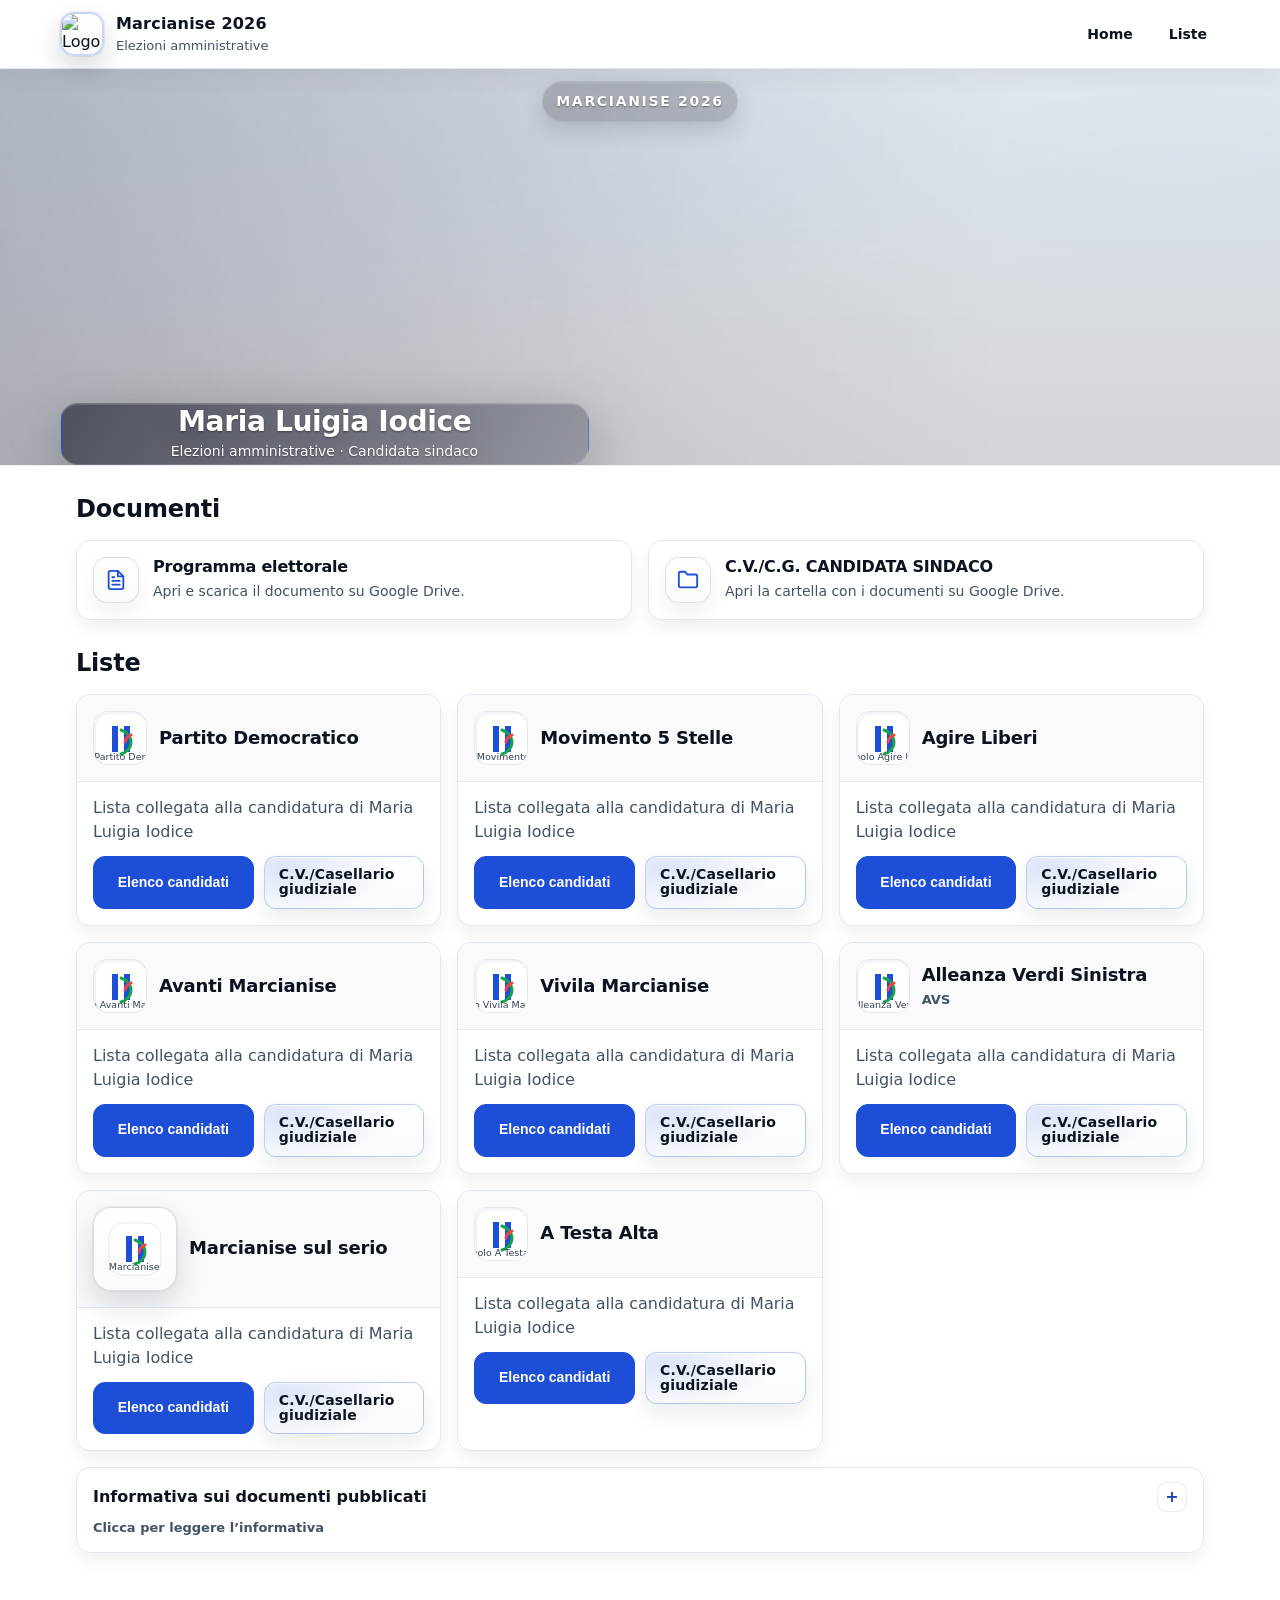
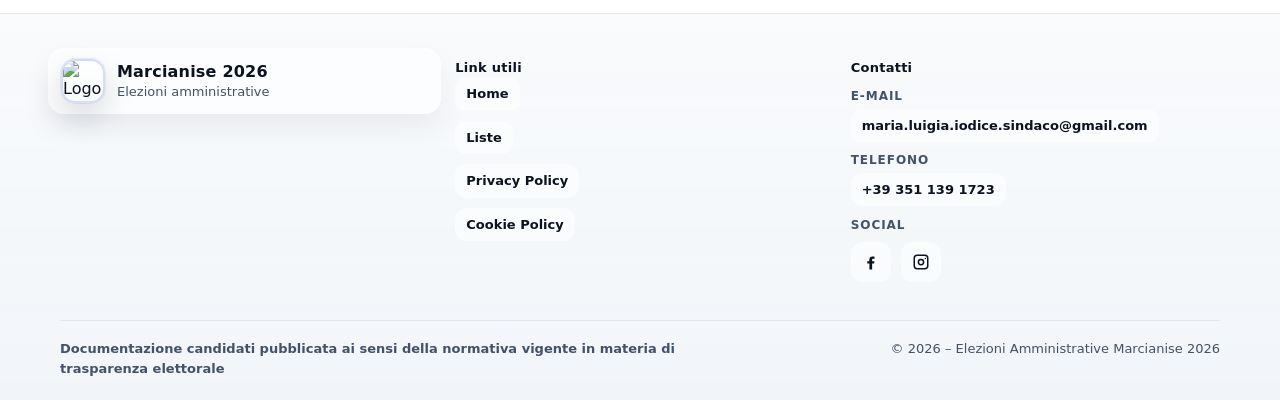
==== commit d3c7e5a6: "Aggiorna Privacy Policy: dominio e data ultimo aggiornamento" ====
--- a/index.html
+++ b/index.html
@@ -128,15 +128,15 @@
             <summary>Informativa sui documenti pubblicati</summary>
             <div class="disclosure-body">
               <p>
-                I documenti e le informazioni pubblicati nel presente sito sono stati acquisiti direttamente dagli interessati, che ne hanno autorizzato la pubblicazione, oppure provengono da fonti pubbliche, pubblici registri, atti o documenti legittimamente accessibili.
+                I documenti e le informazioni pubblicati nel presente sito sono stati acquisiti direttamente dagli interessati oppure provengono da fonti pubbliche, pubblici registri, atti o documenti legittimamente accessibili. La pubblicazione avviene, ove applicabile, anche ai fini degli obblighi di trasparenza elettorale previsti dalla normativa vigente.
               </p>
 
               <p>
-                La pubblicazione avviene nel rispetto del Regolamento UE 2016/679 — GDPR — e del D.Lgs. 196/2003, come modificato dal D.Lgs. 101/2018, secondo i principi di liceità, correttezza, trasparenza, minimizzazione e pertinenza dei dati trattati.
+                Il trattamento e la pubblicazione dei dati avvengono nel rispetto del Regolamento UE 2016/679 (GDPR) e del D.Lgs. 196/2003, come modificato dal D.Lgs. 101/2018, secondo i principi di liceità, correttezza, trasparenza, minimizzazione e pertinenza dei dati trattati.
               </p>
 
               <p>
-                Eventuali richieste di rettifica, aggiornamento, limitazione, oscuramento o rimozione di dati e documenti possono essere inviate alla e-mail:
+                Eventuali richieste di rettifica, aggiornamento, limitazione, oscuramento, segnalazioni o esercizio dei diritti in materia di protezione dei dati personali possono essere inviate all’indirizzo e-mail:
                 <a href="mailto:maria.luigia.iodice.sindaco@gmail.com">maria.luigia.iodice.sindaco@gmail.com</a>
               </p>
             </div>
@@ -157,14 +157,14 @@
               Il Titolare del trattamento dei dati personali trattati attraverso il presente sito è Maria Luigia Iodice, con recapito in Via Roma 25,
               81025 Marcianise (CE).<br />
               Email di contatto: <a href="mailto:maria.luigia.iodice.sindaco@gmail.com">maria.luigia.iodice.sindaco@gmail.com</a><br />
-              Dominio del sito: [INSERIRE DOMINIO DEL SITO]
+              Dominio del sito: iodicesindaco.it
             </dd>
 
             <dt>Finalità del trattamento</dt>
             <dd>
               Il presente sito è realizzato con finalità di informazione politica ed elettorale in relazione alla candidatura a sindaco di Maria Luigia
               Iodice per le elezioni amministrative del Comune di Marcianise 2026. Il sito può inoltre pubblicare documentazione relativa ai candidati
-              collegati alle liste, inclusi curriculum vitae e certificati del casellario giudiziale, ai sensi della normativa vigente in materia di
+              collegati alle liste, inclusi curriculum vitae e certificati del casellario giudiziale, ai sensi dell'articolo 1, commi 14 e 15, della legge 9 gennaio 2019, n. 3, in materia di
               trasparenza elettorale.
             </dd>
 
@@ -225,7 +225,7 @@
             <dt>Aggiornamenti</dt>
             <dd>
               La presente informativa può essere aggiornata in qualsiasi momento, anche in relazione a modifiche normative, tecniche o organizzative del
-              sito. Data ultimo aggiornamento: [INSERIRE DATA]
+              sito. Data ultimo aggiornamento: 10 maggio 2026
             </dd>
           </dl>
         </div>
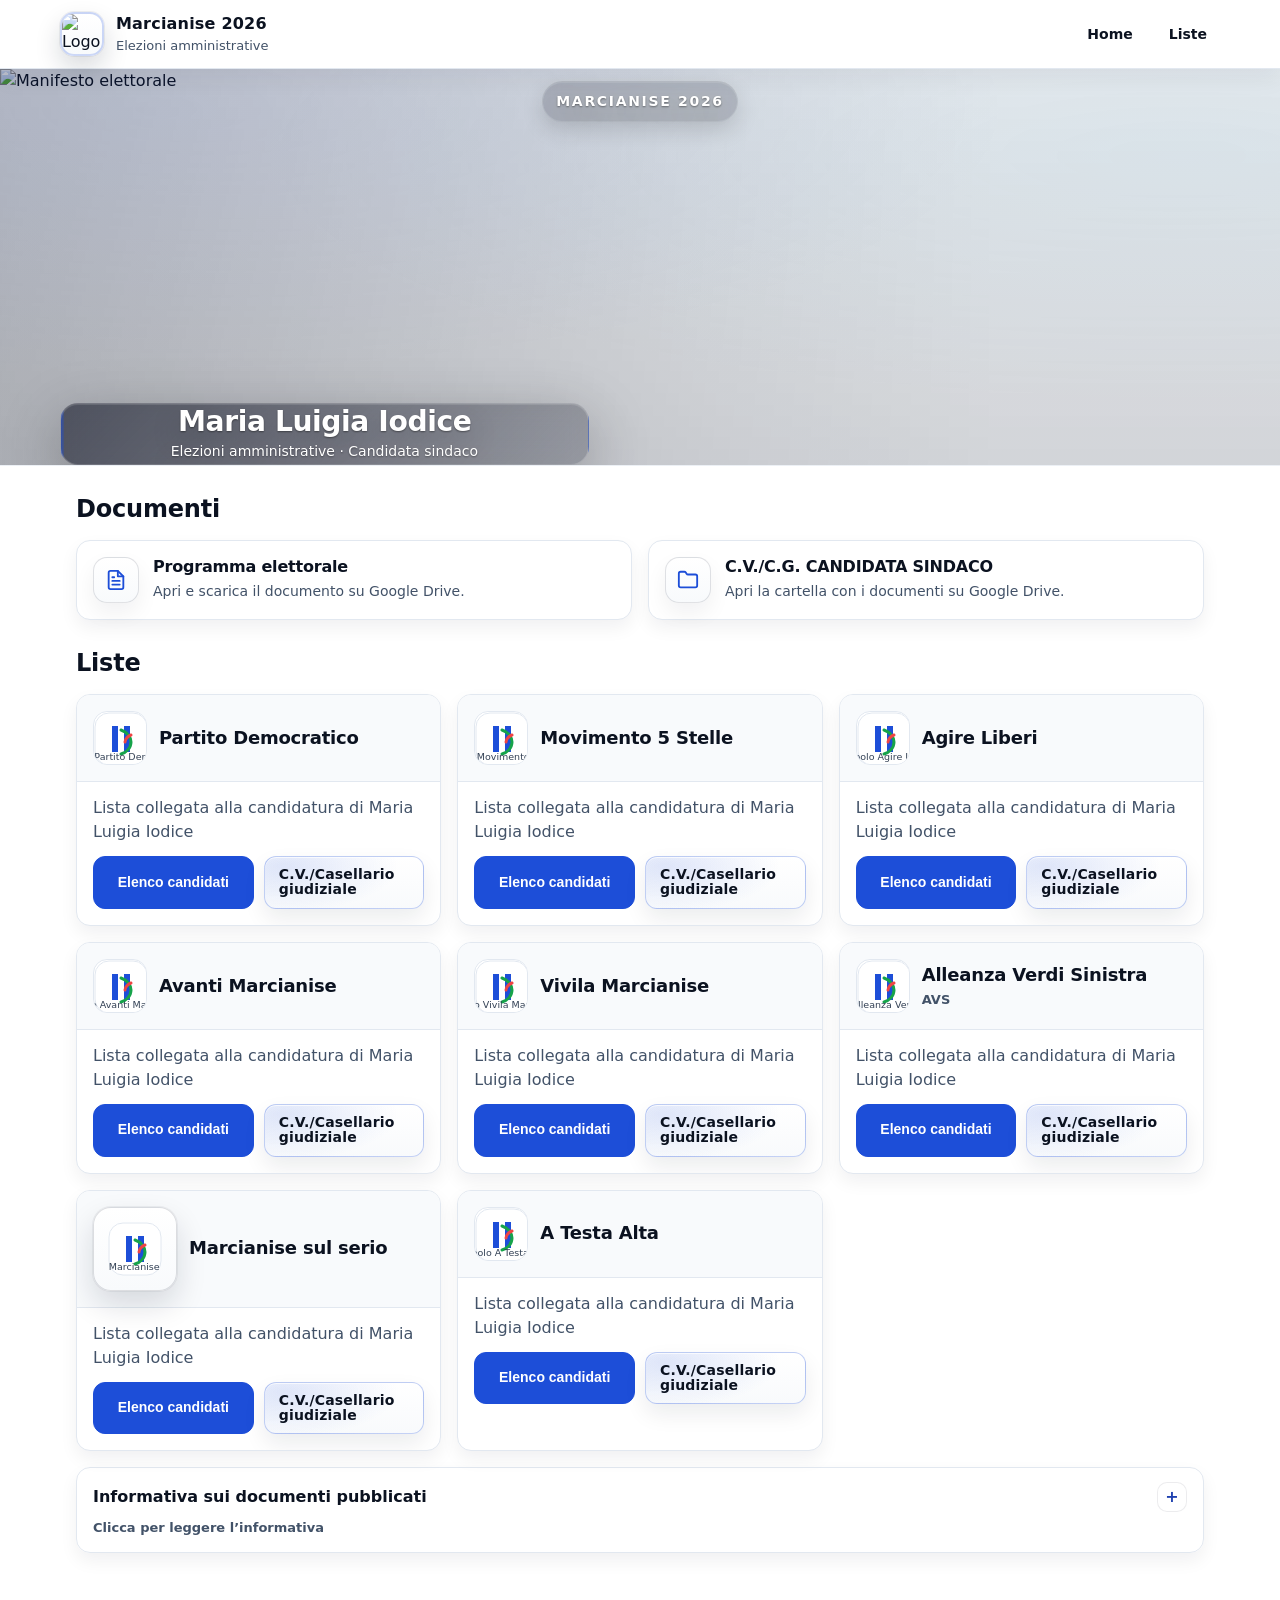
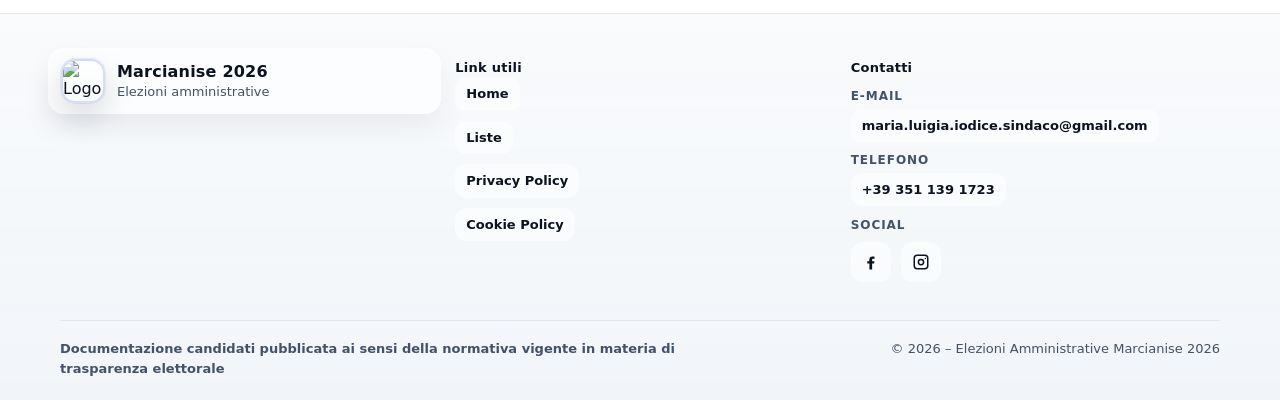
==== commit 307bd299: "Aggiorna informativa documenti e privacy policy" ====
--- a/index.html
+++ b/index.html
@@ -127,17 +127,31 @@
           <details class="disclosure-card" id="informativa-documenti">
             <summary>Informativa sui documenti pubblicati</summary>
             <div class="disclosure-body">
-              <p>
-                I documenti e le informazioni pubblicati nel presente sito sono stati acquisiti direttamente dagli interessati oppure provengono da fonti pubbliche, pubblici registri, atti o documenti legittimamente accessibili. La pubblicazione avviene, ove applicabile, anche ai fini degli obblighi di trasparenza elettorale previsti dalla normativa vigente.
-              </p>
-
-              <p>
+              <p style="font-size: var(--text-sm, 14px); line-height: 1.6; color: var(--muted); margin-bottom: 0.75rem;">
+                I documenti e le informazioni pubblicati nel presente sito sono stati acquisiti direttamente dagli interessati oppure provengono da fonti pubbliche, pubblici registri, atti o documenti legittimamente accessibili.
+              </p>
+
+              <p style="font-size: var(--text-sm, 14px); line-height: 1.6; color: var(--muted); margin-bottom: 0.75rem;">
+                La pubblicazione avviene, ove applicabile, anche ai fini degli obblighi di trasparenza elettorale previsti dall'articolo 1, commi 14-15 della legge 9 gennaio 2019, n. 3 (cd. legge "spazzacorrotti") per i comuni superiori a 15.000 abitanti.
+              </p>
+
+              <p style="font-size: var(--text-sm, 14px); line-height: 1.6; color: var(--muted); margin-bottom: 0.75rem;">
                 Il trattamento e la pubblicazione dei dati avvengono nel rispetto del Regolamento UE 2016/679 (GDPR) e del D.Lgs. 196/2003, come modificato dal D.Lgs. 101/2018, secondo i principi di liceità, correttezza, trasparenza, minimizzazione e pertinenza dei dati trattati.
               </p>
 
-              <p>
-                Eventuali richieste di rettifica, aggiornamento, limitazione, oscuramento, segnalazioni o esercizio dei diritti in materia di protezione dei dati personali possono essere inviate all’indirizzo e-mail:
-                <a href="mailto:maria.luigia.iodice.sindaco@gmail.com">maria.luigia.iodice.sindaco@gmail.com</a>
+              <p style="font-size: var(--text-sm, 14px); line-height: 1.6; color: var(--muted); margin-bottom: 0.75rem;">
+                <strong>Responsabilità sui contenuti</strong><br>
+                I documenti pubblicati sono trasmessi dai soggetti interessati e/o dal titolare del sito, che ne assumono la responsabilità in ordine al contenuto, alla liceità della comunicazione e all'eventuale preventiva oscuramento dei dati non pertinenti o eccedenti. L'eventuale supporto tecnico alla registrazione del dominio, alla pubblicazione o alla gestione operativa del sito non comporta assunzione di responsabilità editoriale o decisionale sui contenuti pubblicati.
+              </p>
+
+              <p style="font-size: var(--text-sm, 14px); line-height: 1.6; color: var(--muted); margin-bottom: 0.75rem;">
+                <strong>Temporaneità della pubblicazione</strong><br>
+                I CV e certificati sono pubblicati a titolo temporaneo, esclusivamente per la durata della campagna elettorale. Al termine del periodo elettorale, i documenti verranno deindicizzati dai motori di ricerca o rimossi dal sito, nel rispetto del diritto all'oblio. I documenti non saranno conservati online oltre il termine strettamente necessario agli adempimenti elettorali, salvo obblighi di legge contrari.
+              </p>
+
+              <p style="font-size: var(--text-sm, 14px); line-height: 1.6; color: var(--muted); margin-top: 1rem;">
+                Eventuali richieste di rettifica, aggiornamento, limitazione, oscuramento, segnalazioni o esercizio dei diritti in materia di protezione dei dati personali possono essere inviate all'indirizzo e-mail:
+                <a href="mailto:maria.luigia.iodice.sindaco@gmail.com" style="color: var(--primary); text-decoration: underline;">maria.luigia.iodice.sindaco@gmail.com</a>
               </p>
             </div>
           </details>
